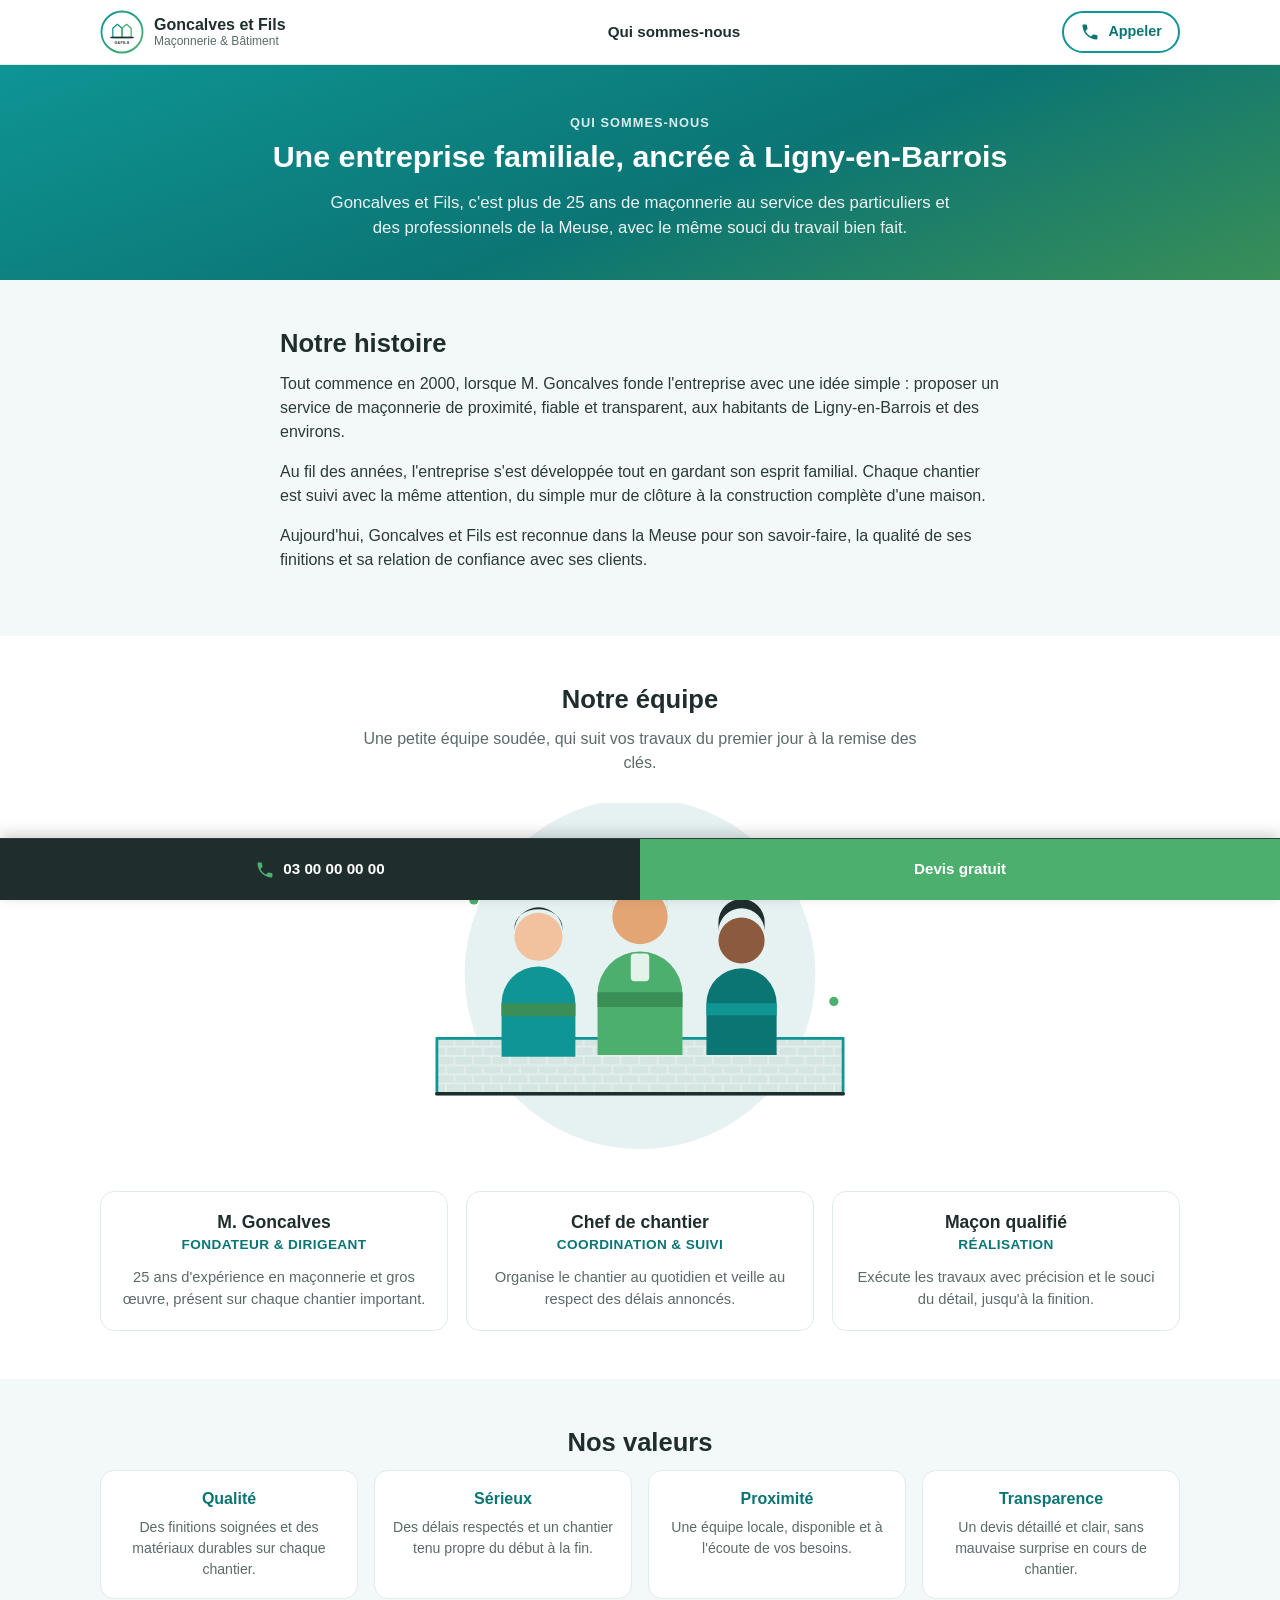
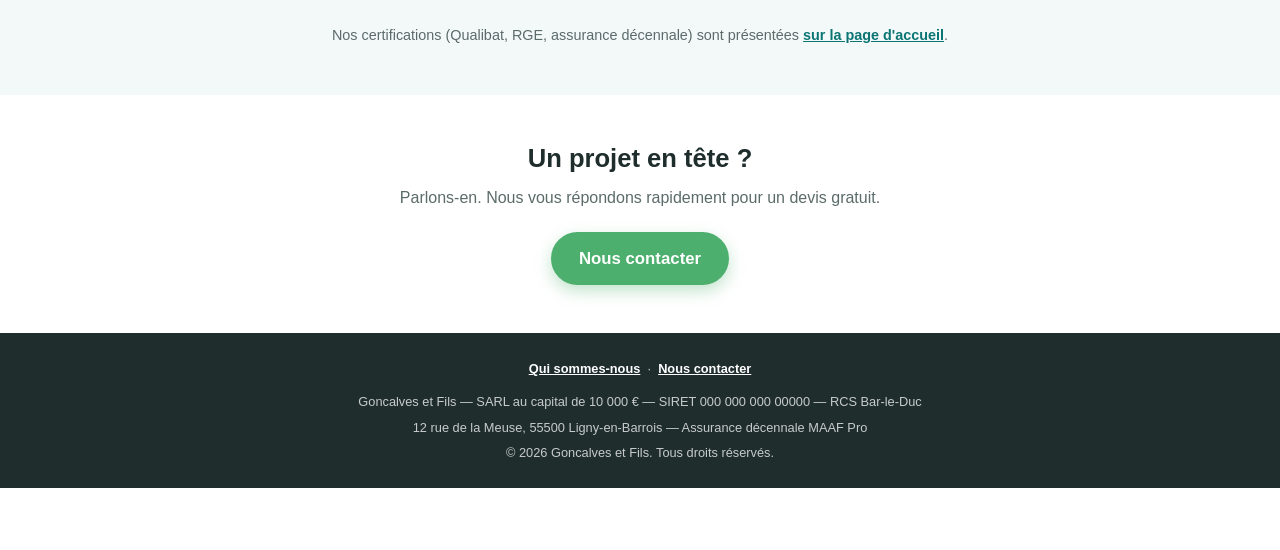
==== about.html @ 6fb96519 "Ajoute la section "Pourquoi nous choisir" et la page Qui sommes-nous - Nouvelle section sur la page " ====
<!DOCTYPE html>
<html lang="fr">
<head>
<meta charset="UTF-8">
<meta name="viewport" content="width=device-width, initial-scale=1, viewport-fit=cover">
<title>Qui sommes-nous — Goncalves et Fils</title>
<meta name="description" content="Découvrez Goncalves et Fils, entreprise familiale de maçonnerie à Ligny-en-Barrois (55500) depuis 2000 : notre histoire, notre équipe et nos valeurs.">
<meta name="theme-color" content="#0E9594">
<link rel="icon" type="image/svg+xml" href="assets/favicon.svg">
<link rel="stylesheet" href="css/style.css">
</head>
<body>

<a class="skip-link" href="#histoire">Aller au contenu</a>

<!-- HEADER -->
<header class="site-header">
  <div class="container header-inner">
    <a href="index.html" class="brand">
      <img src="assets/logo.svg" alt="Logo Goncalves et Fils" class="logo" width="48" height="48">
      <div class="brand-text">
        <span class="brand-name">Goncalves et Fils</span>
        <span class="brand-tagline">Maçonnerie &amp; Bâtiment</span>
      </div>
    </a>
    <nav class="header-nav" aria-label="Navigation principale">
      <a href="about.html" aria-current="page">Qui sommes-nous</a>
    </nav>
    <a href="tel:+33300000000" class="btn btn-ghost header-call" aria-label="Appeler Goncalves et Fils">
      <svg viewBox="0 0 24 24" class="icon" aria-hidden="true"><path d="M6.6 10.8c1.4 2.8 3.8 5.2 6.6 6.6l2.2-2.2c.3-.3.7-.4 1-.2 1.1.4 2.3.6 3.5.6.6 0 1 .4 1 1V20c0 .6-.4 1-1 1C10.9 21 3 13.1 3 3.9c0-.6.4-1 1-1h3.4c.6 0 1 .4 1 1 0 1.2.2 2.4.6 3.5.1.4 0 .8-.2 1L6.6 10.8Z"/></svg>
      <span>Appeler</span>
    </a>
  </div>
</header>

<main>

  <!-- INTRO -->
  <section class="about-hero">
    <div class="container">
      <p class="eyebrow">Qui sommes-nous</p>
      <h1>Une entreprise familiale, ancrée à Ligny-en-Barrois</h1>
      <p class="hero-sub about-lead">Goncalves et Fils, c'est plus de 25 ans de maçonnerie au service des particuliers et des professionnels de la Meuse, avec le même souci du travail bien fait.</p>
    </div>
  </section>

  <!-- NOTRE HISTOIRE -->
  <section class="story" id="histoire">
    <div class="container story-inner">
      <div>
        <h2 class="align-left">Notre histoire</h2>
        <p>Tout commence en 2000, lorsque M. Goncalves fonde l'entreprise avec une idée simple : proposer un service de maçonnerie de proximité, fiable et transparent, aux habitants de Ligny-en-Barrois et des environs.</p>
        <p>Au fil des années, l'entreprise s'est développée tout en gardant son esprit familial. Chaque chantier est suivi avec la même attention, du simple mur de clôture à la construction complète d'une maison.</p>
        <p>Aujourd'hui, Goncalves et Fils est reconnue dans la Meuse pour son savoir-faire, la qualité de ses finitions et sa relation de confiance avec ses clients.</p>
      </div>
    </div>
  </section>

  <!-- NOTRE EQUIPE -->
  <section class="team-section">
    <div class="container">
      <h2>Notre équipe</h2>
      <p class="section-sub">Une petite équipe soudée, qui suit vos travaux du premier jour à la remise des clés.</p>

      <div class="team-photo">
        <img src="assets/team-illustration.svg" alt="L'équipe Goncalves et Fils sur un chantier" width="520" height="360" loading="lazy">
      </div>

      <div class="team-grid">
        <div class="team-member">
          <h3>M. Goncalves</h3>
          <p class="team-role">Fondateur &amp; dirigeant</p>
          <p>25 ans d'expérience en maçonnerie et gros œuvre, présent sur chaque chantier important.</p>
        </div>
        <div class="team-member">
          <h3>Chef de chantier</h3>
          <p class="team-role">Coordination &amp; suivi</p>
          <p>Organise le chantier au quotidien et veille au respect des délais annoncés.</p>
        </div>
        <div class="team-member">
          <h3>Maçon qualifié</h3>
          <p class="team-role">Réalisation</p>
          <p>Exécute les travaux avec précision et le souci du détail, jusqu'à la finition.</p>
        </div>
      </div>
    </div>
  </section>

  <!-- NOS VALEURS -->
  <section class="values">
    <div class="container">
      <h2>Nos valeurs</h2>
      <div class="values-grid">
        <div class="value-card">
          <h3>Qualité</h3>
          <p>Des finitions soignées et des matériaux durables sur chaque chantier.</p>
        </div>
        <div class="value-card">
          <h3>Sérieux</h3>
          <p>Des délais respectés et un chantier tenu propre du début à la fin.</p>
        </div>
        <div class="value-card">
          <h3>Proximité</h3>
          <p>Une équipe locale, disponible et à l'écoute de vos besoins.</p>
        </div>
        <div class="value-card">
          <h3>Transparence</h3>
          <p>Un devis détaillé et clair, sans mauvaise surprise en cours de chantier.</p>
        </div>
      </div>
      <p class="values-note">Nos certifications (Qualibat, RGE, assurance décennale) sont présentées <a href="index.html#pourquoi-nous">sur la page d'accueil</a>.</p>
    </div>
  </section>

  <!-- CTA -->
  <section class="about-cta">
    <div class="container">
      <h2>Un projet en tête ?</h2>
      <p class="section-sub about-cta-sub">Parlons-en. Nous vous répondons rapidement pour un devis gratuit.</p>
      <a href="index.html#contact" class="btn btn-primary btn-lg">Nous contacter</a>
    </div>
  </section>

</main>

<!-- FOOTER -->
<footer class="site-footer">
  <div class="container">
    <p class="footer-links"><a href="about.html">Qui sommes-nous</a> &nbsp;·&nbsp; <a href="index.html#contact">Nous contacter</a></p>
    <p>Goncalves et Fils — SARL au capital de 10 000 € — SIRET 000 000 000 00000 — RCS Bar-le-Duc</p>
    <p>12 rue de la Meuse, 55500 Ligny-en-Barrois — Assurance décennale MAAF Pro</p>
    <p>&copy; <span id="year"></span> Goncalves et Fils. Tous droits réservés.</p>
  </div>
</footer>

<!-- BARRE DE CONTACT FIXE -->
<div class="fixed-bar" role="complementary" aria-label="Contact rapide">
  <a href="tel:+33300000000" class="fixed-bar-call">
    <svg viewBox="0 0 24 24" class="icon" aria-hidden="true"><path d="M6.6 10.8c1.4 2.8 3.8 5.2 6.6 6.6l2.2-2.2c.3-.3.7-.4 1-.2 1.1.4 2.3.6 3.5.6.6 0 1 .4 1 1V20c0 .6-.4 1-1 1C10.9 21 3 13.1 3 3.9c0-.6.4-1 1-1h3.4c.6 0 1 .4 1 1 0 1.2.2 2.4.6 3.5.1.4 0 .8-.2 1L6.6 10.8Z"/></svg>
    <span>03 00 00 00 00</span>
  </a>
  <a href="index.html#contact" class="fixed-bar-quote">Devis gratuit</a>
</div>

<!-- RETOUR EN HAUT -->
<button type="button" id="back-to-top" class="back-to-top" aria-label="Retour en haut de la page">
  <svg viewBox="0 0 24 24" aria-hidden="true"><path d="M12 5l-7 7h4v7h6v-7h4z"/></svg>
</button>

<script src="js/main.js"></script>
</body>
</html>
---- css/style.css ----
/* =========================================================
   Goncalves et Fils — style.css
   Mobile-first. Palette : turquoise + vert (issus du logo).
   ========================================================= */

:root {
  --turquoise: #0E9594;
  --turquoise-dark: #0B7574;
  --green: #4CAF6D;
  --green-dark: #3A8F57;
  --dark: #1F2E2D;
  --text: #2B3A39;
  --muted: #5B6B69;
  --bg: #FFFFFF;
  --bg-alt: #F3F9F8;
  --border: #E1EBE9;
  --radius: 14px;
  --fixed-bar-height: 62px;
  --container-width: 1120px;
  --font: -apple-system, BlinkMacSystemFont, "Segoe UI", Roboto, Helvetica, Arial, sans-serif;
}

* { box-sizing: border-box; }

html {
  scroll-behavior: smooth;
  -webkit-text-size-adjust: 100%;
}

body {
  margin: 0;
  font-family: var(--font);
  color: var(--text);
  background: var(--bg);
  line-height: 1.5;
  font-size: 16px;
  /* laisse toujours de la place pour la barre de contact fixe */
  padding-bottom: calc(var(--fixed-bar-height) + env(safe-area-inset-bottom));
}

img, svg { max-width: 100%; display: block; }

a { color: inherit; }

h1, h2, h3 { line-height: 1.2; margin: 0 0 0.5em; color: var(--dark); }
h1 { font-size: 1.9rem; }
h2 { font-size: 1.6rem; text-align: center; }
h3 { font-size: 1.1rem; }
p { margin: 0 0 1em; }

.container {
  max-width: var(--container-width);
  margin: 0 auto;
  padding: 0 20px;
}

.skip-link {
  position: absolute;
  left: -999px;
  top: 0;
  background: var(--dark);
  color: #fff;
  padding: 10px 16px;
  z-index: 999;
}
.skip-link:focus { left: 10px; top: 10px; }

section { padding: 48px 0; }
section:nth-of-type(even) { background: var(--bg-alt); }

.section-sub {
  text-align: center;
  color: var(--muted);
  max-width: 560px;
  margin: 0 auto 28px;
}

/* -----------------------------
   Boutons
------------------------------ */
.btn {
  display: inline-flex;
  align-items: center;
  justify-content: center;
  gap: 8px;
  min-height: 48px;
  padding: 12px 22px;
  border-radius: 999px;
  border: none;
  font-size: 1rem;
  font-weight: 600;
  text-decoration: none;
  cursor: pointer;
  transition: transform 0.15s ease, box-shadow 0.15s ease, background 0.15s ease;
}
.btn:active { transform: scale(0.97); }

.btn-primary {
  background: var(--green);
  color: #fff;
  box-shadow: 0 6px 16px rgba(76, 175, 109, 0.35);
}
.btn-primary:hover { background: var(--green-dark); }

.btn-ghost {
  background: transparent;
  border: 2px solid var(--turquoise);
  color: var(--turquoise-dark);
  min-height: 40px;
  padding: 8px 16px;
  font-size: 0.9rem;
}

.btn-lg { min-height: 52px; padding: 14px 28px; font-size: 1.05rem; }
.btn-block { width: 100%; }

.icon { width: 20px; height: 20px; fill: currentColor; flex-shrink: 0; }

/* -----------------------------
   Header
------------------------------ */
.site-header {
  background: #fff;
  border-bottom: 1px solid var(--border);
  position: sticky;
  top: 0;
  z-index: 50;
}
.header-inner {
  display: flex;
  align-items: center;
  justify-content: space-between;
  gap: 12px;
  padding-top: 10px;
  padding-bottom: 10px;
}
.brand {
  display: flex;
  align-items: center;
  gap: 10px;
  min-width: 0;
  text-decoration: none;
}
.logo { width: 44px; height: 44px; flex-shrink: 0; }
.brand-text { display: flex; flex-direction: column; line-height: 1.2; min-width: 0; }
.brand-name {
  font-weight: 700;
  color: var(--dark);
  font-size: 1rem;
  white-space: nowrap;
}
.brand-tagline { font-size: 0.75rem; color: var(--muted); white-space: nowrap; }
.header-call span { display: none; }
.header-nav { display: none; }

@media (min-width: 480px) {
  .header-call span { display: inline; }
}

@media (min-width: 700px) {
  .header-nav { display: block; }
  .header-nav a {
    text-decoration: none;
    font-weight: 600;
    font-size: 0.95rem;
    color: var(--dark);
    padding: 8px 4px;
  }
  .header-nav a:hover { color: var(--turquoise-dark); }
}

/* -----------------------------
   Hero
------------------------------ */
.hero {
  background: linear-gradient(160deg, var(--turquoise) 0%, var(--turquoise-dark) 55%, var(--green-dark) 100%);
  color: #fff;
  padding: 44px 0 40px;
  overflow: hidden;
}
.hero-inner {
  display: flex;
  flex-direction: column;
  align-items: center;
  text-align: center;
  gap: 28px;
}
.hero h1 { color: #fff; }
.hero-sub {
  color: rgba(255,255,255,0.92);
  max-width: 520px;
  margin: 0 auto 20px;
  font-size: 1.05rem;
}
.hero-actions {
  display: flex;
  flex-direction: column;
  gap: 12px;
  align-items: center;
}
.btn-outline {
  background: transparent;
  border: 2px solid rgba(255,255,255,0.75);
  color: #fff;
}
.btn-outline:hover { background: rgba(255,255,255,0.12); }
.hero-trust {
  margin: 16px 0 0;
  font-size: 0.85rem;
  color: rgba(255,255,255,0.85);
}
.hero-visual {
  width: 100%;
  max-width: 340px;
}
.hero-visual img {
  width: 100%;
  height: auto;
  filter: drop-shadow(0 12px 24px rgba(0,0,0,0.18));
}

@media (min-width: 800px) {
  .hero { padding: 64px 0; }
  .hero-inner {
    flex-direction: row;
    text-align: left;
    align-items: center;
    justify-content: space-between;
    gap: 40px;
  }
  .hero-text { flex: 1 1 480px; }
  .hero-sub { margin: 0 0 20px; }
  .hero-actions { flex-direction: row; align-items: center; }
  .hero-trust { text-align: left; }
  .hero-visual { flex: 1 1 380px; max-width: 420px; }
}

/* -----------------------------
   Chiffres clés
------------------------------ */
.stats { padding: 40px 0; }
.stats-grid {
  list-style: none;
  margin: 0;
  padding: 0;
  display: grid;
  grid-template-columns: repeat(3, 1fr);
  gap: 12px;
  text-align: center;
}
.stat-item { display: flex; flex-direction: column; gap: 4px; }
.stat-number {
  font-size: 1.6rem;
  font-weight: 800;
  color: var(--turquoise-dark);
}
.stat-label { color: var(--muted); font-size: 0.85rem; }

@media (min-width: 480px) {
  .stat-number { font-size: 1.9rem; }
  .stat-label { font-size: 0.9rem; }
  .stats-grid { gap: 20px; }
}

/* -----------------------------
   Pourquoi nous choisir
------------------------------ */
.why-inner {
  display: flex;
  flex-direction: column;
  gap: 28px;
}
.why-visual { max-width: 420px; margin: 0 auto; width: 100%; }
.why-text h2 { text-align: left; }
.why-visual img { width: 100%; height: auto; }
.why-sub { text-align: left; margin: 0 0 20px; max-width: none; }
.why-list {
  list-style: none;
  margin: 0 0 20px;
  padding: 0;
  display: flex;
  flex-direction: column;
  gap: 18px;
}
.why-list li {
  display: flex;
  align-items: flex-start;
  gap: 14px;
}
.why-icon {
  width: 26px;
  height: 26px;
  flex-shrink: 0;
  color: var(--turquoise);
  margin-top: 2px;
}
.why-list strong { display: block; color: var(--dark); margin-bottom: 2px; }
.why-list span { color: var(--muted); font-size: 0.92rem; }

.link-arrow {
  display: inline-block;
  color: var(--turquoise-dark);
  font-weight: 700;
  text-decoration: none;
}
.link-arrow:hover { text-decoration: underline; }

@media (min-width: 800px) {
  .why-inner { flex-direction: row; align-items: center; gap: 48px; }
  .why-visual { flex: 1 1 380px; }
  .why-text { flex: 1 1 480px; }
}

/* -----------------------------
   Services
------------------------------ */
.services-grid {
  display: grid;
  grid-template-columns: 1fr;
  gap: 18px;
}
.service-card {
  background: #fff;
  border: 1px solid var(--border);
  border-radius: var(--radius);
  padding: 22px;
  text-align: center;
}
.service-icon {
  width: 44px;
  height: 44px;
  margin: 0 auto 14px;
  fill: var(--turquoise);
}
.service-card p { color: var(--muted); margin-bottom: 0; font-size: 0.95rem; }

@media (min-width: 640px) {
  .services-grid { grid-template-columns: repeat(2, 1fr); }
}
@media (min-width: 960px) {
  .services-grid { grid-template-columns: repeat(4, 1fr); }
}

/* -----------------------------
   Réalisations avant / après
------------------------------ */
.projects-grid {
  display: grid;
  grid-template-columns: 1fr;
  gap: 32px;
}
@media (min-width: 640px) {
  .projects-grid { grid-template-columns: repeat(2, 1fr); }
}

.ba-slider { margin: 0; }
.ba-frame {
  position: relative;
  width: 100%;
  aspect-ratio: 4 / 3;
  border-radius: var(--radius);
  overflow: hidden;
  touch-action: pan-y;
  box-shadow: 0 4px 18px rgba(15, 46, 45, 0.12);
}
.ba-img {
  position: absolute;
  inset: 0;
  display: flex;
  align-items: flex-end;
  justify-content: flex-start;
  padding: 14px;
}
.ba-before {
  background: linear-gradient(135deg, #C9D3D1 0%, #9FAFAC 100%);
}
.ba-after {
  background: linear-gradient(135deg, var(--turquoise) 0%, var(--green) 100%);
  width: 50%;
  border-right: 3px solid #fff;
}
.ba-theme-2.ba-before { background: linear-gradient(135deg, #D7CDBF 0%, #ADA08C 100%); }
.ba-theme-2.ba-after { background: linear-gradient(135deg, var(--green) 0%, var(--turquoise-dark) 100%); }
.ba-theme-3.ba-before { background: linear-gradient(135deg, #CBD2C7 0%, #99A695 100%); }
.ba-theme-3.ba-after { background: linear-gradient(135deg, var(--turquoise-dark) 0%, var(--green-dark) 100%); }
.ba-theme-4.ba-before { background: linear-gradient(135deg, #D6D0C6 0%, #A7A08F 100%); }
.ba-theme-4.ba-after { background: linear-gradient(135deg, var(--green-dark) 0%, var(--turquoise) 100%); }

.ba-tag {
  background: rgba(31, 46, 45, 0.75);
  color: #fff;
  font-size: 0.75rem;
  font-weight: 700;
  letter-spacing: 0.04em;
  text-transform: uppercase;
  padding: 5px 10px;
  border-radius: 999px;
}

.ba-range {
  position: absolute;
  inset: 0;
  width: 100%;
  height: 100%;
  margin: 0;
  opacity: 0;
  cursor: ew-resize;
  -webkit-appearance: none;
  appearance: none;
}

.ba-handle {
  position: absolute;
  top: 0;
  bottom: 0;
  left: 50%;
  width: 44px;
  margin-left: -22px;
  display: flex;
  align-items: center;
  justify-content: center;
  pointer-events: none;
}
.ba-handle::before {
  content: "";
  position: absolute;
  top: 0;
  bottom: 0;
  left: 50%;
  width: 3px;
  background: #fff;
  transform: translateX(-50%);
}
.ba-handle-icon {
  width: 34px;
  height: 34px;
  background: #fff;
  border-radius: 50%;
  fill: none;
  stroke: var(--turquoise-dark);
  stroke-width: 2;
  stroke-linecap: round;
  stroke-linejoin: round;
  box-shadow: 0 2px 8px rgba(0,0,0,0.25);
  padding: 6px;
}

.ba-slider figcaption {
  text-align: center;
  margin-top: 10px;
  font-weight: 600;
  color: var(--dark);
}

.ba-note {
  text-align: center;
  color: var(--muted);
  font-size: 0.85rem;
  margin-top: 24px;
}

/* -----------------------------
   Avis clients
------------------------------ */
.reviews-grid {
  display: grid;
  grid-template-columns: 1fr;
  gap: 18px;
}
@media (min-width: 640px) {
  .reviews-grid { grid-template-columns: repeat(3, 1fr); }
}
.review-card {
  background: #fff;
  border: 1px solid var(--border);
  border-radius: var(--radius);
  padding: 22px;
  margin: 0;
}
.stars { color: var(--turquoise); font-size: 1.1rem; letter-spacing: 2px; margin-bottom: 8px; }
.review-card p { font-style: italic; color: var(--text); }
.review-card cite {
  display: block;
  font-style: normal;
  font-weight: 600;
  color: var(--muted);
  font-size: 0.9rem;
}

/* -----------------------------
   Certifications
------------------------------ */
.cert-grid {
  display: grid;
  grid-template-columns: 1fr;
  gap: 18px;
}
@media (min-width: 640px) {
  .cert-grid { grid-template-columns: repeat(3, 1fr); }
}
.cert-item { text-align: center; }
.cert-icon {
  width: 52px;
  height: 52px;
  margin: 0 auto 12px;
  fill: var(--turquoise);
}
.cert-item p { color: var(--muted); font-size: 0.9rem; margin-bottom: 0; }

/* -----------------------------
   Zone d'intervention
------------------------------ */
.map-wrap {
  border-radius: var(--radius);
  overflow: hidden;
  box-shadow: 0 4px 18px rgba(15, 46, 45, 0.12);
}
.map-wrap iframe {
  width: 100%;
  height: 320px;
  border: 0;
  display: block;
}

/* -----------------------------
   Contact
------------------------------ */
.contact-grid {
  display: grid;
  grid-template-columns: 1fr;
  gap: 32px;
}
@media (min-width: 800px) {
  .contact-grid { grid-template-columns: 3fr 2fr; }
}

.contact-form {
  display: flex;
  flex-direction: column;
  gap: 6px;
  background: #fff;
  border: 1px solid var(--border);
  border-radius: var(--radius);
  padding: 22px;
}
.contact-form label {
  font-weight: 600;
  font-size: 0.9rem;
  margin-top: 10px;
  color: var(--dark);
}
.contact-form input,
.contact-form textarea {
  font: inherit;
  padding: 12px 14px;
  border: 1px solid var(--border);
  border-radius: 10px;
  min-height: 48px;
  width: 100%;
  background: var(--bg-alt);
}
.contact-form textarea { min-height: 110px; resize: vertical; }
.contact-form input:focus,
.contact-form textarea:focus {
  outline: 2px solid var(--turquoise);
  outline-offset: 1px;
}
.contact-form button { margin-top: 16px; }
.form-note {
  min-height: 1.2em;
  font-size: 0.9rem;
  color: var(--green-dark);
  font-weight: 600;
  text-align: center;
  margin: 10px 0 0;
}

.contact-info {
  background: var(--bg-alt);
  border-radius: var(--radius);
  padding: 22px;
}
.contact-info ul { list-style: none; margin: 0; padding: 0; }
.contact-info li {
  display: flex;
  flex-direction: column;
  gap: 2px;
  padding: 12px 0;
  border-bottom: 1px solid var(--border);
}
.contact-info li:last-child { border-bottom: none; }
.contact-info strong { color: var(--dark); font-size: 0.85rem; text-transform: uppercase; letter-spacing: 0.03em; }
.contact-info a { color: var(--turquoise-dark); font-weight: 600; text-decoration: none; }
.contact-info a:hover { text-decoration: underline; }

/* -----------------------------
   Footer
------------------------------ */
.site-footer {
  background: var(--dark);
  color: rgba(255,255,255,0.75);
  padding: 26px 0;
  font-size: 0.8rem;
  text-align: center;
}
.site-footer p { margin: 0 0 6px; }
.site-footer p:last-child { margin-bottom: 0; }
.footer-links { margin-bottom: 14px !important; }
.footer-links a { color: #fff; text-decoration: underline; font-weight: 600; }

/* -----------------------------
   Barre de contact fixe (priorité absolue)
------------------------------ */
.fixed-bar {
  position: fixed;
  left: 0;
  right: 0;
  bottom: 0;
  z-index: 100;
  height: var(--fixed-bar-height);
  display: flex;
  background: var(--dark);
  border-top: 1px solid rgba(255,255,255,0.08);
  padding-bottom: env(safe-area-inset-bottom);
  box-shadow: 0 -4px 14px rgba(0,0,0,0.18);
}
.fixed-bar-call,
.fixed-bar-quote {
  flex: 1;
  display: flex;
  align-items: center;
  justify-content: center;
  gap: 8px;
  text-decoration: none;
  font-weight: 700;
  font-size: 0.95rem;
}
.fixed-bar-call {
  color: #fff;
}
.fixed-bar-call .icon { fill: var(--green); }
.fixed-bar-quote {
  background: var(--green);
  color: #fff;
}

/* -----------------------------
   Animation d'apparition au scroll
------------------------------ */
.reveal {
  opacity: 0;
  transform: translateY(16px);
  transition: opacity 0.5s ease, transform 0.5s ease;
}
.reveal.visible {
  opacity: 1;
  transform: translateY(0);
}
@media (prefers-reduced-motion: reduce) {
  .reveal { opacity: 1; transform: none; transition: none; }
}

/* -----------------------------
   Retour en haut
------------------------------ */
.back-to-top {
  position: fixed;
  right: 14px;
  bottom: calc(var(--fixed-bar-height) + env(safe-area-inset-bottom) + 14px);
  width: 42px;
  height: 42px;
  border-radius: 50%;
  border: none;
  background: rgba(31, 46, 45, 0.85);
  color: #fff;
  display: flex;
  align-items: center;
  justify-content: center;
  cursor: pointer;
  opacity: 0;
  visibility: hidden;
  transform: translateY(10px);
  transition: opacity 0.2s ease, transform 0.2s ease, visibility 0.2s;
  z-index: 90;
}
.back-to-top.visible {
  opacity: 1;
  visibility: visible;
  transform: translateY(0);
}
.back-to-top svg { width: 20px; height: 20px; fill: #fff; }

/* =========================================================
   Page "Qui sommes-nous"
   ========================================================= */

.about-hero {
  background: linear-gradient(160deg, var(--turquoise) 0%, var(--turquoise-dark) 55%, var(--green-dark) 100%);
  color: #fff;
  text-align: center;
  padding: 48px 0 40px;
}
.about-hero h1 { color: #fff; }
.eyebrow {
  text-transform: uppercase;
  letter-spacing: 0.08em;
  font-size: 0.8rem;
  font-weight: 700;
  color: rgba(255,255,255,0.85);
  margin-bottom: 6px;
}
.about-lead { max-width: 620px; margin: 0 auto; }

.story-inner p { color: var(--text); max-width: 720px; margin: 0 auto 1em; }
.story-inner { text-align: center; }
h2.align-left { text-align: left; }
.story-inner > div { text-align: left; max-width: 720px; margin: 0 auto; }

.team-photo {
  max-width: 480px;
  margin: 0 auto 28px;
}
.team-grid {
  display: grid;
  grid-template-columns: 1fr;
  gap: 18px;
}
@media (min-width: 640px) {
  .team-grid { grid-template-columns: repeat(3, 1fr); }
}
.team-member {
  background: #fff;
  border: 1px solid var(--border);
  border-radius: var(--radius);
  padding: 20px;
  text-align: center;
}
.team-member h3 { margin-bottom: 2px; }
.team-role {
  color: var(--turquoise-dark);
  font-weight: 700;
  font-size: 0.85rem;
  text-transform: uppercase;
  letter-spacing: 0.03em;
  margin-bottom: 10px;
}
.team-member p:last-child { color: var(--muted); font-size: 0.92rem; margin-bottom: 0; }

.values-grid {
  display: grid;
  grid-template-columns: repeat(2, 1fr);
  gap: 16px;
}
@media (min-width: 640px) {
  .values-grid { grid-template-columns: repeat(4, 1fr); }
}
.value-card {
  background: #fff;
  border: 1px solid var(--border);
  border-radius: var(--radius);
  padding: 18px;
  text-align: center;
}
.value-card h3 { color: var(--turquoise-dark); font-size: 1rem; }
.value-card p { color: var(--muted); font-size: 0.88rem; margin-bottom: 0; }

.values-note {
  text-align: center;
  color: var(--muted);
  font-size: 0.9rem;
  margin: 26px 0 0;
}
.values-note a { color: var(--turquoise-dark); font-weight: 600; }

.about-cta { text-align: center; }
.about-cta-sub { margin-bottom: 22px; }
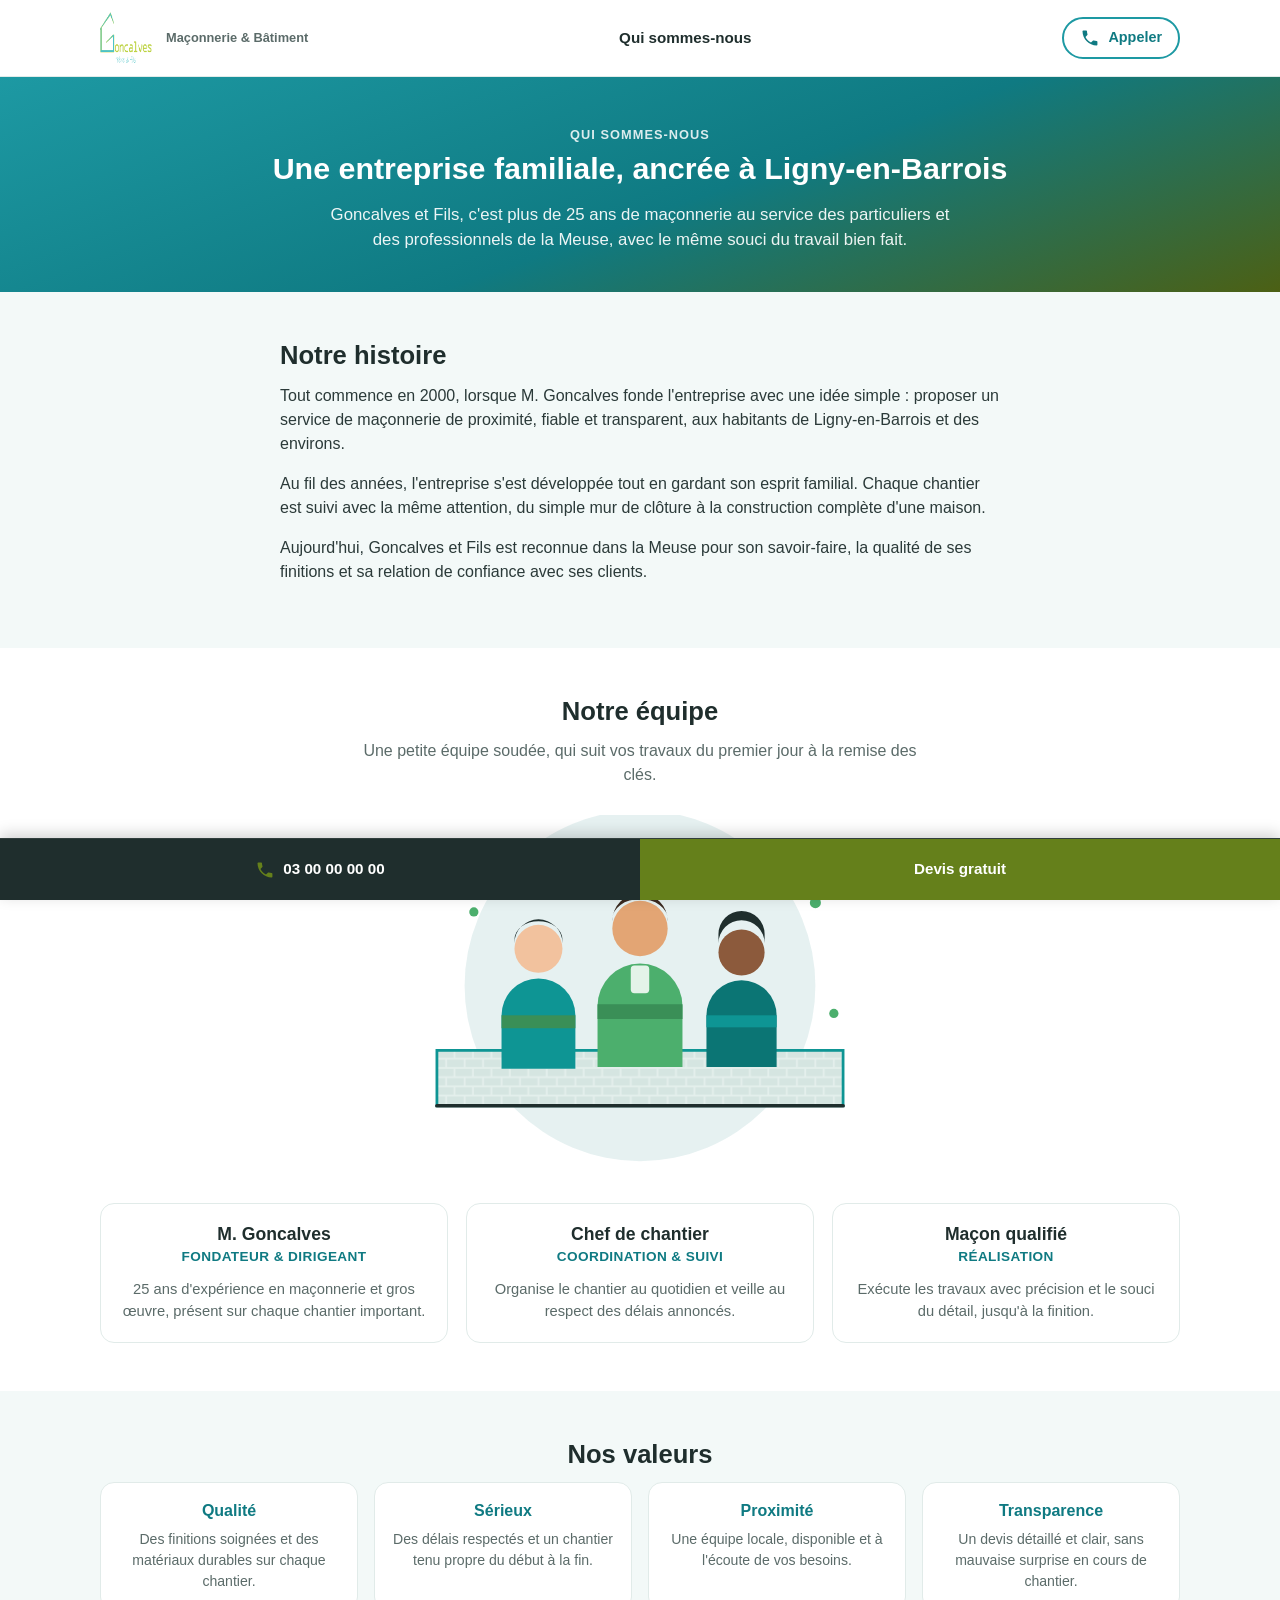
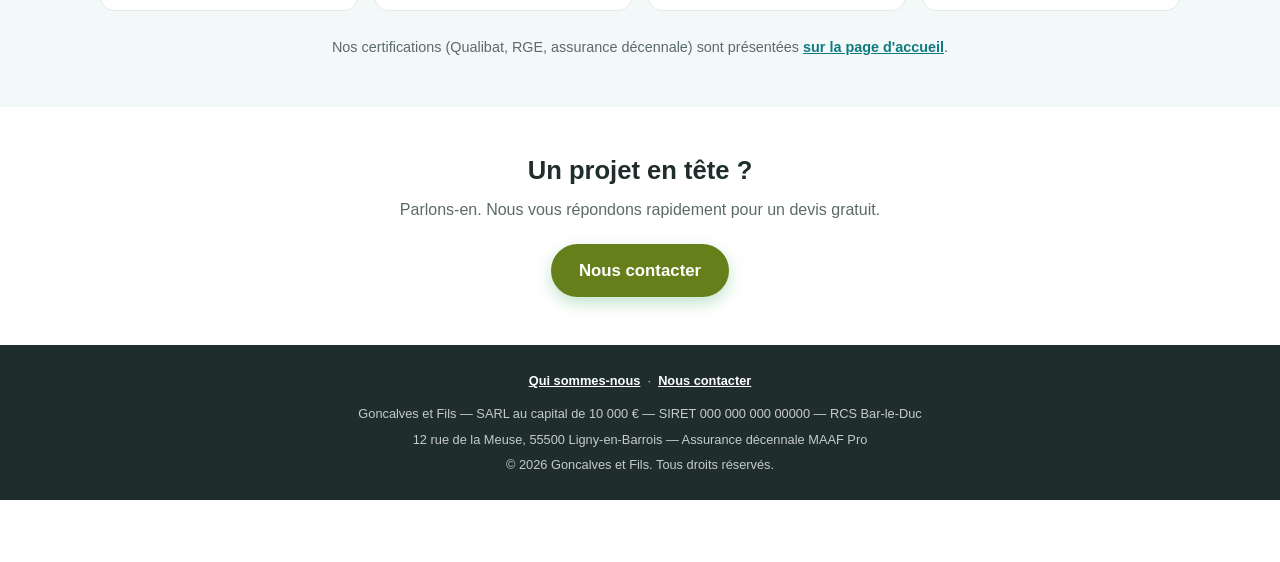
==== commit f0931f87: "Intègre le vrai logo et harmonise la palette avec ses couleurs - Remplace les placeholders logo/favi" ====
--- a/about.html
+++ b/about.html
@@ -6,7 +6,7 @@
 <title>Qui sommes-nous — Goncalves et Fils</title>
 <meta name="description" content="Découvrez Goncalves et Fils, entreprise familiale de maçonnerie à Ligny-en-Barrois (55500) depuis 2000 : notre histoire, notre équipe et nos valeurs.">
 <meta name="theme-color" content="#0E9594">
-<link rel="icon" type="image/svg+xml" href="assets/favicon.svg">
+<link rel="icon" type="image/png" href="assets/favicon.png">
 <link rel="stylesheet" href="css/style.css">
 </head>
 <body>
@@ -17,11 +17,8 @@
 <header class="site-header">
   <div class="container header-inner">
     <a href="index.html" class="brand">
-      <img src="assets/logo.svg" alt="Logo Goncalves et Fils" class="logo" width="48" height="48">
-      <div class="brand-text">
-        <span class="brand-name">Goncalves et Fils</span>
-        <span class="brand-tagline">Maçonnerie &amp; Bâtiment</span>
-      </div>
+      <img src="assets/logo.png" alt="Goncalves Père et Fils" class="logo" width="60" height="60">
+      <span class="brand-tagline">Maçonnerie &amp; Bâtiment</span>
     </a>
     <nav class="header-nav" aria-label="Navigation principale">
       <a href="about.html" aria-current="page">Qui sommes-nous</a>
--- a/css/style.css
+++ b/css/style.css
@@ -4,10 +4,10 @@
    ========================================================= */
 
 :root {
-  --turquoise: #0E9594;
-  --turquoise-dark: #0B7574;
-  --green: #4CAF6D;
-  --green-dark: #3A8F57;
+  --turquoise: #1D99A3;
+  --turquoise-dark: #0F7A82;
+  --green: #65801B;
+  --green-dark: #4C6014;
   --dark: #1F2E2D;
   --text: #2B3A39;
   --muted: #5B6B69;
@@ -141,15 +141,18 @@
   min-width: 0;
   text-decoration: none;
 }
-.logo { width: 44px; height: 44px; flex-shrink: 0; }
-.brand-text { display: flex; flex-direction: column; line-height: 1.2; min-width: 0; }
-.brand-name {
-  font-weight: 700;
-  color: var(--dark);
-  font-size: 1rem;
+.logo { width: 56px; height: 56px; flex-shrink: 0; }
+.brand-tagline {
+  display: none;
+  font-size: 0.8rem;
+  font-weight: 600;
+  color: var(--muted);
   white-space: nowrap;
 }
-.brand-tagline { font-size: 0.75rem; color: var(--muted); white-space: nowrap; }
+
+@media (min-width: 420px) {
+  .brand-tagline { display: inline; }
+}
 .header-call span { display: none; }
 .header-nav { display: none; }
 
@@ -477,7 +480,7 @@
   padding: 22px;
   margin: 0;
 }
-.stars { color: var(--turquoise); font-size: 1.1rem; letter-spacing: 2px; margin-bottom: 8px; }
+.stars { color: var(--turquoise-dark); font-size: 1.1rem; letter-spacing: 2px; margin-bottom: 8px; }
 .review-card p { font-style: italic; color: var(--text); }
 .review-card cite {
   display: block;
